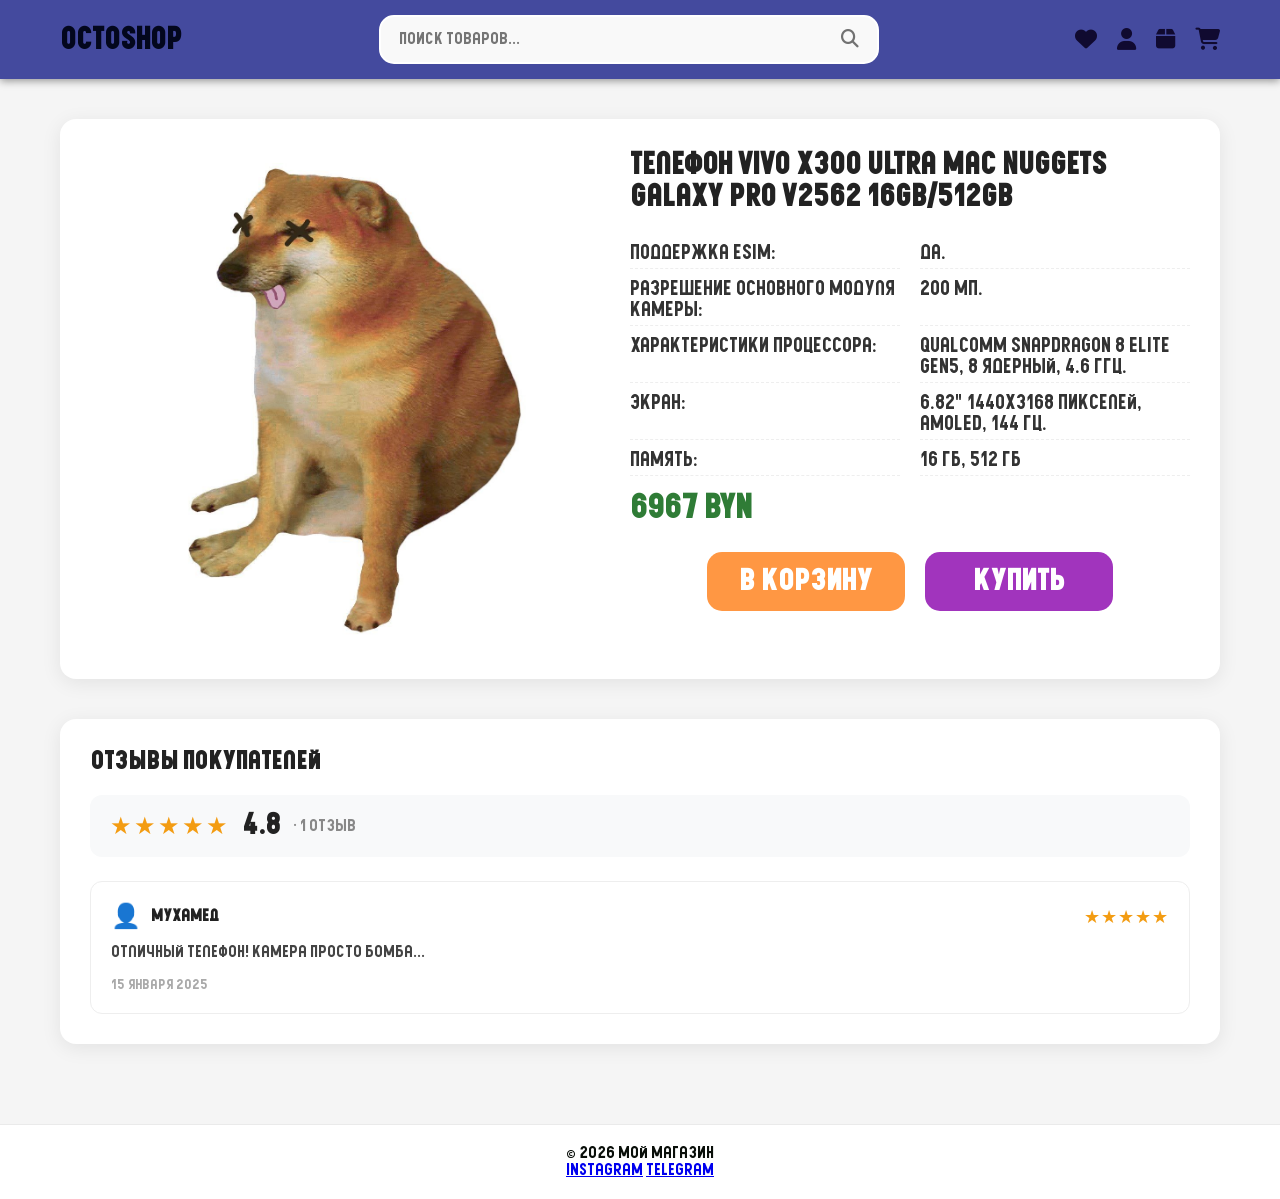
==== index.html @ 352a0af0 "конец" ====
<!DOCTYPE html>
<html lang="ru">
<head>
    <meta charset="UTF-8">
    <meta name="viewport" content="width=device-width, initial-scale=1.0">
    <title>Карточка товара</title>
    <link rel="stylesheet" href="style.css">
    <link rel="stylesheet" href="https://cdnjs.cloudflare.com/ajax/libs/font-awesome/6.5.0/css/all.min.css">
</head>    
<body>
    <header class="header">
        <div class="header__inner">
            <a href="#" class="logo">OctoShop</a>
            <div class="search">
                <input type="text" class="search__input" placeholder="Поиск товаров...">
                <button class="search__button">
                    <i class="fas fa-search"></i>
                </button>
            </div>

            <div class="user-actions">
                <a href="#" class="user-actions__link" title="Избранное">
                    <i class="fas fa-heart"></i>
                </a>
                <a href="#" class="user-actions__link" title="Профиль">
                    <i class="fas fa-user"></i>
                </a>
                <a href="#" class="user-actions__link" title="Заказы">
                    <i class="fas fa-box"></i>
                </a>
                <a href="#" class="user-actions__link" title="Корзина">
                    <i class="fas fa-shopping-cart"></i>
                </a>
            </div>
        </div>
    </header>
    <main>
        <div class="product-card">
            <div class="product-card__image">
                <img src="images/telefon(sobaka).jpg" alt="Телефон vivo X300UltraMacNuggetsGalaxyPro V2562 16GB/512GB">
            </div>        
                <div class="product-card__info">
                    <h2 class="product-card__title">Телефон vivo X300 Ultra Mac Nuggets Galaxy Pro V2562 16GB/512GB</h2>
                    <ul class="product-card__description">
                          <li>Поддержка eSIM:</li>
                          <li>Да.</li>
                          <li>Разрешение основного модуля камеры:</li>
                          <li>200 Мп.</li>
                          <li>Характеристики процессора:</li>
                          <li>Qualcomm Snapdragon 8 Elite Gen5, 8 ядерный, 4.6 ГГц.</li>
                          <li>Экран:</li>
                          <li> 6.82" 1440x3168 пикселей, AMOLED, 144 Гц.</li>
                          <li>Память:</li>
                          <li>16 ГБ, 512 ГБ</li>   
                    </ul>
                    <p class="product-card__price">6967 BYN</p>
                    <div class="product-card__btns">
                        <button class="product-card__btn1">В корзину</button>
                        <button class="product-card__btn2">Купить</button>
                    </div>
                </div>
            </div>
        </div>
 <section class="reviews">
        <h2 class="reviews__title">Отзывы покупателей</h2>
        <div class="reviews__summary">
            <div class="reviews__rating">
                <span class="reviews__stars">★★★★★</span>
                <span class="reviews__average">4.8</span>
                <span class="reviews__count">· 1 отзыв</span>
            </div>
        </div>
        <div class="reviews__list">
            <div class="review">
                <div class="review__header">
                    <div class="review__user">
                        <span class="review__avatar">👤</span>
                        <span class="review__name">Мухамед</span>
                    </div>
                    <div class="review__rating">★★★★★</div>
                </div>
                <p class="review__text">Отличный телефон! Камера просто бомба...</p>
                <span class="review__date">15 января 2025</span>
            </div>
        </div>
    </section>
        
    </main>
    <footer>
        <p>&copy; 2026 Мой магазин</p>
        <div>
            <a href="#">Instagram</a>
            <a href="#">Telegram</a>
        </div>
    </footer>
</body>
</html>
---- style.css ----
*{
    margin: 0;
    padding: 0;
    box-sizing: border-box;
}

@font-face {
    font-family: "PostBus";
    src:url('font/ofont.ru_PostBus.ttf') format('truetype');
    font-weight: normal;
    font-style: normal;
}

body {
    font-family: "PostBus", Arial, sans-serif;
    background-color: #f5f5f5;
    color: rgb(10, 15, 10);
    min-height: 100vh;
    display: flex;
    flex-direction: column;
}

.header {
    background-color: rgb(68, 74, 158);
    padding: 15px 0;
    box-shadow: 0 2px 8px rgba(0, 0, 0, 0.4);
    border-bottom: none;
}


.header__inner {
    max-width: 1200px;
    margin: 0 auto;
    padding: 0 20px;
    display: flex;
    align-items: center;
    justify-content: space-between;
    gap: 20px;
    flex-wrap: wrap;
}

.logo {
    font-size: 30px;
    font-weight: bold;
    color: #03071d;
    text-decoration: none;
    white-space: nowrap;
}

.search {
    display: flex;
    flex: 1 1 300px;
    max-width: 500px;
    border: 2px solid #ffffff;
    border-radius: 15px;
    overflow: hidden;
    background-color: #f9f9f9;
    transition: border-color 0.3s;
}

.search__input {
    flex: 1;
    padding: 14px 18px;
    font-family: "PostBus", Arial, sans-serif;
    border: none;
    outline: none;
    background: transparent;
    font-size: 16px;
}

.search__button {
    padding: 10px 18px;
    border: none;
    background: transparent;
    cursor: pointer;
    font-size: 18px;
    color:#727272;
    transition: color 0.3s;
}

.search:hover {
    border-color: #dbdbdb;
}

.search__button:hover {
    color: #4e4e4e;
}

.user-actions {
    display: flex;
    gap: 20px;
    align-items: center;
}

.user-actions__link {
    font-size: 22px;
    color: #100a30;
    transition: color 0.3s;
}

.user-actions__link:hover {
    color: #aeabdf;
}

main {
    flex: 1;                  
    max-width: 1200px;
    margin: 0 auto;
    padding: 40px 20px;
    width: 100%;
}

.product-card {
    display: flex;
    gap: 40px;
    background: #ffffff;
    border-radius: 16px;
    box-shadow: 0 4px 20px rgba(0, 0, 0, 0.08);
    padding: 30px;
    align-items: flex-start;
    max-width: 1200px;
    margin: 0 auto;
}

.product-card__image {
    flex: 0 0 500px;
    height: auto;
    aspect-ratio: 1 / 1;
    border-radius: 12px;
    overflow: hidden;
    background: #f0f0f0;
}

.product-card__image img {
    width: 100%;
    height: 100%;
    object-fit: cover;
    display: block;
}

.product-card__info {
    flex: 1;
    min-width: 0;
    display: flex;
    flex-direction: column;
    gap: 16px;
}

.product-card__title,
.product-card__description {
    word-wrap: break-word;
    overflow-wrap: break-word;
}

.product-card__description {
    list-style: none;
    padding: 0;
    margin: 10px 0 0 0;
    display: grid;
    grid-template-columns: 1fr 1fr;
    gap: 6px 20px;
}

.product-card__description li {
    padding: 4px 0;
    font-size: 20px;
    color: #333;
    border-bottom: 1px dashed #eee;
}

@media (max-width: 1024px) {
    .product-card {
        flex-direction: column;
        align-items: center;
        gap: 20px;
        padding: 20px;
    }

    .product-card__image {
        flex: 0 0 auto;
        width: 70%;
        max-width: 400px;
        aspect-ratio: 1 / 1;
    }

    .product-card__info {
        width: 100%;
        text-align: left;
        align-items: flex-start;
    }

    .product-card__description {
        grid-template-columns: 1fr 1fr;
    }  
    
    .product-card__btns {
        justify-content: center;
        width: 100%;
    }
}

@media (max-width: 768px) {
    .product-card {
        flex-direction: column;
        align-items: center;
        padding: 20px;
        gap: 20px;
    }

    .product-card__image {
        flex: 0 0 auto;
        width: 80%;
        max-width: 400px;
        aspect-ratio: 1 / 1;
    }

    .product-card__info {
        text-align: left;
        align-items: center;
    }

    .product-card__btns {
        justify-content: center;
    }

    .product-card__title {
        font-size: 22px;
    }

    .product-card__description {
        font-size: 17px;
    }

    .product-card__price {
        font-size: 26px;
    }
}

@media (max-width: 480px) {
    .product-card__image {
        width: 100%;
        max-width: 100%;
    }

    .product-card {
        padding: 12px;
        gap: 16px;
    }

    .product-card__title {
        font-size: 18px;
    }

    .product-card__price {
        font-size: 22px;
    }

    .product-card__btns {
        padding: 10px 20px;
        font-size: 14px;
        justify-content: center;
    }
}

.product-card__title {
    font-size: 30px;
    font-weight: 700;
    color: #222;
    margin: 0;
}

.product-card__price {
    font-size: 32px;
    font-weight: 700;
    color: #2f7c36;
    margin: 0;
}

.product-card__btns {
    display: flex;
    gap: 20px;
    margin-top: 10px;
    justify-content: center;
}

.product-card__btn1 {
    background-color: #ff9743;
    color: #ffffff;
    border: none;
    padding: 14px 32px;
    border-radius: 15px;
    font-family: "PostBus", Arial, sans-serif;
    font-size: 29px;
    font-weight: 600;
    cursor: pointer;
    transition: background-color 0.3s, transform 0.2s;
    align-self: flex-start;
}

.product-card__btn1:hover {
    background-color: rgb(199, 108, 5);
    transform: scale(1.02);
}

.product-card__btn2 {
    background-color: #a134bd;
    color: #ffffff;
    border: none;
    padding: 14px 48px;
    border-radius: 15px;
    font-family: "PostBus", Arial, sans-serif;
    font-size: 29px;
    font-weight: 600;
    cursor: pointer;
    transition: background-color 0.3s, transform 0.2s;
    align-self: flex-start;
}

.product-card__btn2:hover {
    background-color: #860aa5;
    transform: scale(1.02);
}

footer {
    background: #ffffff;
    padding: 20px 0;
    margin-top: 40px;
    border-top: 1px solid #eaeaea;
    text-align: center;
}

.reviews {
    background: #ffffff;
    border-radius: 16px;
    box-shadow: 0 4px 20px rgba(0, 0, 0, 0.08);
    padding: 30px;
    margin: 40px auto 0 auto;
    max-width: 1200px;
}

.reviews__title {
    font-size: 24px;
    font-weight: 700;
    color: #222;
    margin: 0 0 20px 0;
}

.reviews__summary {
    display: flex;
    align-items: center;
    gap: 20px;
    padding: 16px 20px;
    background: #f8f9fa;
    border-radius: 12px;
    margin-bottom: 24px;
}

.reviews__rating {
    display: flex;
    align-items: center;
    gap: 12px;
    font-size: 18px;
}

.reviews__stars {
    color: #f39c12;
    font-size: 24px;
    letter-spacing: 2px;
}

.reviews__average {
    font-size: 28px;
    font-weight: 700;
    color: #222;
}

.reviews__count {
    color: #888;
    font-size: 16px;
}

.reviews__list {
    display: flex;
    flex-direction: column;
    gap: 16px;
}

.review {
    border: 1px solid #eee;
    border-radius: 12px;
    padding: 20px;
    transition: box-shadow 0.3s;
}

.review:hover {
    box-shadow: 0 2px 12px rgba(0, 0, 0, 0.06);
}

.review__header {
    display: flex;
    justify-content: space-between;
    align-items: center;
    margin-bottom: 10px;
}

.review__user {
    display: flex;
    align-items: center;
    gap: 10px;
}

.review__avatar {
    font-size: 24px;
}

.review__name {
    font-weight: 600;
    color: #222;
    font-size: 16px;
}

.review__rating {
    color: #f39c12;
    font-size: 18px;
    letter-spacing: 1px;
}

.review__text {
    font-size: 16px;
    line-height: 1.6;
    color: #444;
    margin: 8px 0 10px 0;
}

.review__date {
    font-size: 14px;
    color: #aaa;
}


@media (max-width: 768px) {
    .reviews {
        padding: 20px;
        border-radius: 12px;
    }

    .reviews__title {
        font-size: 20px;
    }

    .reviews__summary {
        flex-direction: column;
        align-items: flex-start;
        gap: 8px;
        padding: 14px 16px;
    }

    .reviews__rating {
        font-size: 16px;
        flex-wrap: wrap;
    }

    .reviews__stars {
        font-size: 20px;
    }

    .reviews__average {
        font-size: 24px;
    }

    .review {
        padding: 16px;
    }

    .review__header {
        flex-direction: column;
        align-items: flex-start;
        gap: 6px;
    }

    .review__name {
        font-size: 15px;
    }

    .review__text {
        font-size: 15px;
    }
}

@media (max-width: 480px) {
    .reviews {
        padding: 14px;
    }

    .reviews__title {
        font-size: 18px;
    }

    .reviews__summary {
        padding: 12px;
    }

    .reviews__stars {
        font-size: 18px;
    }

    .reviews__average {
        font-size: 20px;
    }

    .review {
        padding: 12px;
    }

    .review__text {
        font-size: 14px;
    }
}

footer {
    background: #ffffff;
    padding: 20px 0;
    margin-top: 40px;
    border-top: 1px solid #eaeaea;
    text-align: center;
}
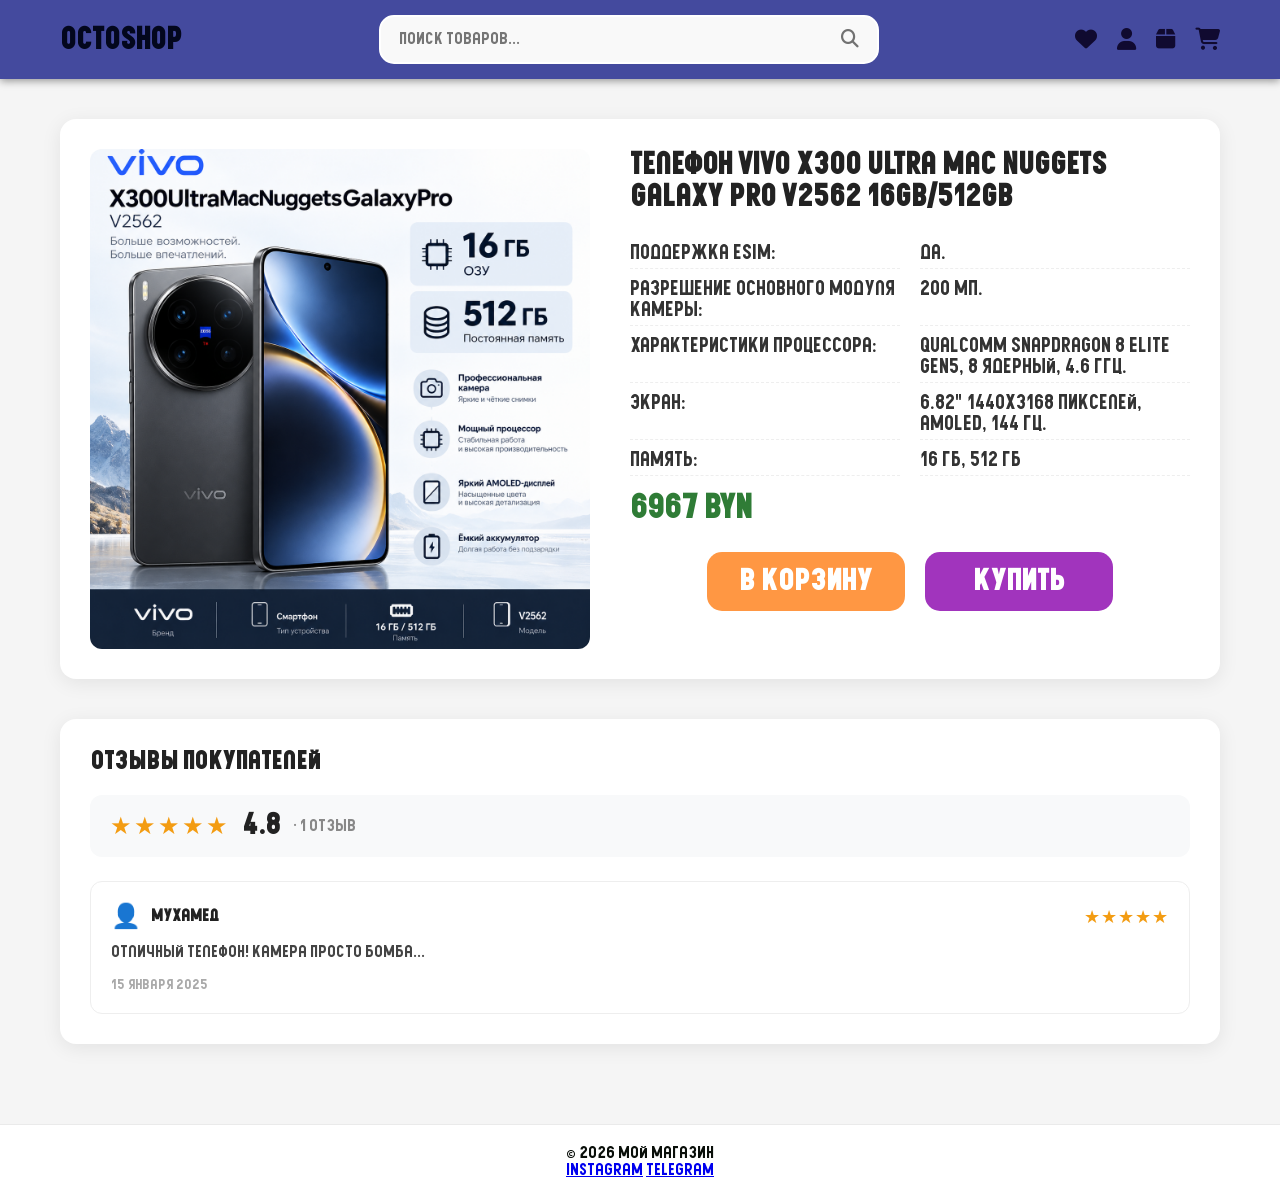
==== commit 279437a6: "Создала отдельный файл для карточки товара чтоб index был под каталог" ====
--- a/index.html
+++ b/index.html
@@ -37,7 +37,7 @@
     <main>
         <div class="product-card">
             <div class="product-card__image">
-                <img src="images/telefon(sobaka).jpg" alt="Телефон vivo X300UltraMacNuggetsGalaxyPro V2562 16GB/512GB">
+                <img src="images/telefon.png" alt="Телефон vivo X300UltraMacNuggetsGalaxyPro V2562 16GB/512GB">
             </div>        
                 <div class="product-card__info">
                     <h2 class="product-card__title">Телефон vivo X300 Ultra Mac Nuggets Galaxy Pro V2562 16GB/512GB</h2>
@@ -93,5 +93,6 @@
             <a href="#">Telegram</a>
         </div>
     </footer>
+    <script src="script.js"></script>
 </body>
 </html>
--- a/style.css
+++ b/style.css
@@ -517,10 +517,3 @@
     }
 }
 
-footer {
-    background: #ffffff;
-    padding: 20px 0;
-    margin-top: 40px;
-    border-top: 1px solid #eaeaea;
-    text-align: center;
-}
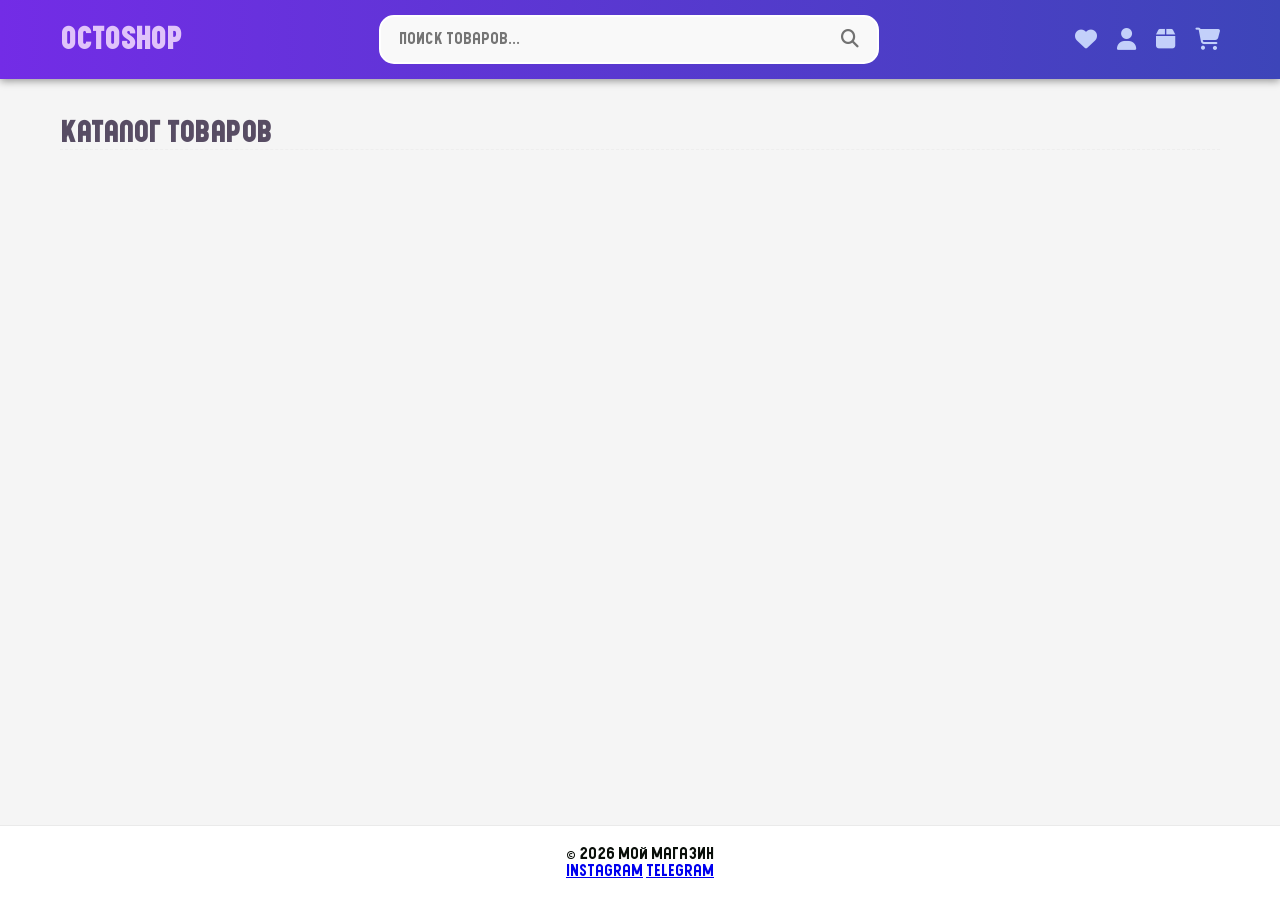
==== commit e0c43e6c: "Создан массив товаров для каталога" ====
--- a/index.html
+++ b/index.html
@@ -10,7 +10,7 @@
 <body>
     <header class="header">
         <div class="header__inner">
-            <a href="#" class="logo">OctoShop</a>
+            <a href="index.html" class="logo">OctoShop</a>
             <div class="search">
                 <input type="text" class="search__input" placeholder="Поиск товаров...">
                 <button class="search__button">
@@ -35,56 +35,8 @@
         </div>
     </header>
     <main>
-        <div class="product-card">
-            <div class="product-card__image">
-                <img src="images/telefon.png" alt="Телефон vivo X300UltraMacNuggetsGalaxyPro V2562 16GB/512GB">
-            </div>        
-                <div class="product-card__info">
-                    <h2 class="product-card__title">Телефон vivo X300 Ultra Mac Nuggets Galaxy Pro V2562 16GB/512GB</h2>
-                    <ul class="product-card__description">
-                          <li>Поддержка eSIM:</li>
-                          <li>Да.</li>
-                          <li>Разрешение основного модуля камеры:</li>
-                          <li>200 Мп.</li>
-                          <li>Характеристики процессора:</li>
-                          <li>Qualcomm Snapdragon 8 Elite Gen5, 8 ядерный, 4.6 ГГц.</li>
-                          <li>Экран:</li>
-                          <li> 6.82" 1440x3168 пикселей, AMOLED, 144 Гц.</li>
-                          <li>Память:</li>
-                          <li>16 ГБ, 512 ГБ</li>   
-                    </ul>
-                    <p class="product-card__price">6967 BYN</p>
-                    <div class="product-card__btns">
-                        <button class="product-card__btn1">В корзину</button>
-                        <button class="product-card__btn2">Купить</button>
-                    </div>
-                </div>
-            </div>
-        </div>
- <section class="reviews">
-        <h2 class="reviews__title">Отзывы покупателей</h2>
-        <div class="reviews__summary">
-            <div class="reviews__rating">
-                <span class="reviews__stars">★★★★★</span>
-                <span class="reviews__average">4.8</span>
-                <span class="reviews__count">· 1 отзыв</span>
-            </div>
-        </div>
-        <div class="reviews__list">
-            <div class="review">
-                <div class="review__header">
-                    <div class="review__user">
-                        <span class="review__avatar">👤</span>
-                        <span class="review__name">Мухамед</span>
-                    </div>
-                    <div class="review__rating">★★★★★</div>
-                </div>
-                <p class="review__text">Отличный телефон! Камера просто бомба...</p>
-                <span class="review__date">15 января 2025</span>
-            </div>
-        </div>
-    </section>
-        
+    <h1 class="catalog-title">Каталог товаров</h1>
+    <div class="products"></div>
     </main>
     <footer>
         <p>&copy; 2026 Мой магазин</p>
--- a/style.css
+++ b/style.css
@@ -21,7 +21,7 @@
 }
 
 .header {
-    background-color: rgb(68, 74, 158);
+    background: linear-gradient(to right,#732ce6,rgb(61, 69, 185));
     padding: 15px 0;
     box-shadow: 0 2px 8px rgba(0, 0, 0, 0.4);
     border-bottom: none;
@@ -42,7 +42,7 @@
 .logo {
     font-size: 30px;
     font-weight: bold;
-    color: #03071d;
+    color: #e0c3fa;
     text-decoration: none;
     white-space: nowrap;
 }
@@ -94,7 +94,7 @@
 
 .user-actions__link {
     font-size: 22px;
-    color: #100a30;
+    color: #c3d0fa;
     transition: color 0.3s;
 }
 
@@ -108,6 +108,13 @@
     margin: 0 auto;
     padding: 40px 20px;
     width: 100%;
+}
+
+.catalog-title{
+    font-size: 28px;
+    color: #584d64;
+    border-bottom: 1px dashed #eee;
+
 }
 
 .product-card {
@@ -284,7 +291,7 @@
 }
 
 .product-card__btn1 {
-    background-color: #ff9743;
+    background-color: #ff9408;
     color: #ffffff;
     border: none;
     padding: 14px 32px;
@@ -298,12 +305,12 @@
 }
 
 .product-card__btn1:hover {
-    background-color: rgb(199, 108, 5);
+    background-color: rgb(207, 112, 2);
     transform: scale(1.02);
 }
 
 .product-card__btn2 {
-    background-color: #a134bd;
+    background-color: #d427ff;
     color: #ffffff;
     border: none;
     padding: 14px 48px;
@@ -317,7 +324,7 @@
 }
 
 .product-card__btn2:hover {
-    background-color: #860aa5;
+    background-color: #b90ce4;
     transform: scale(1.02);
 }
 
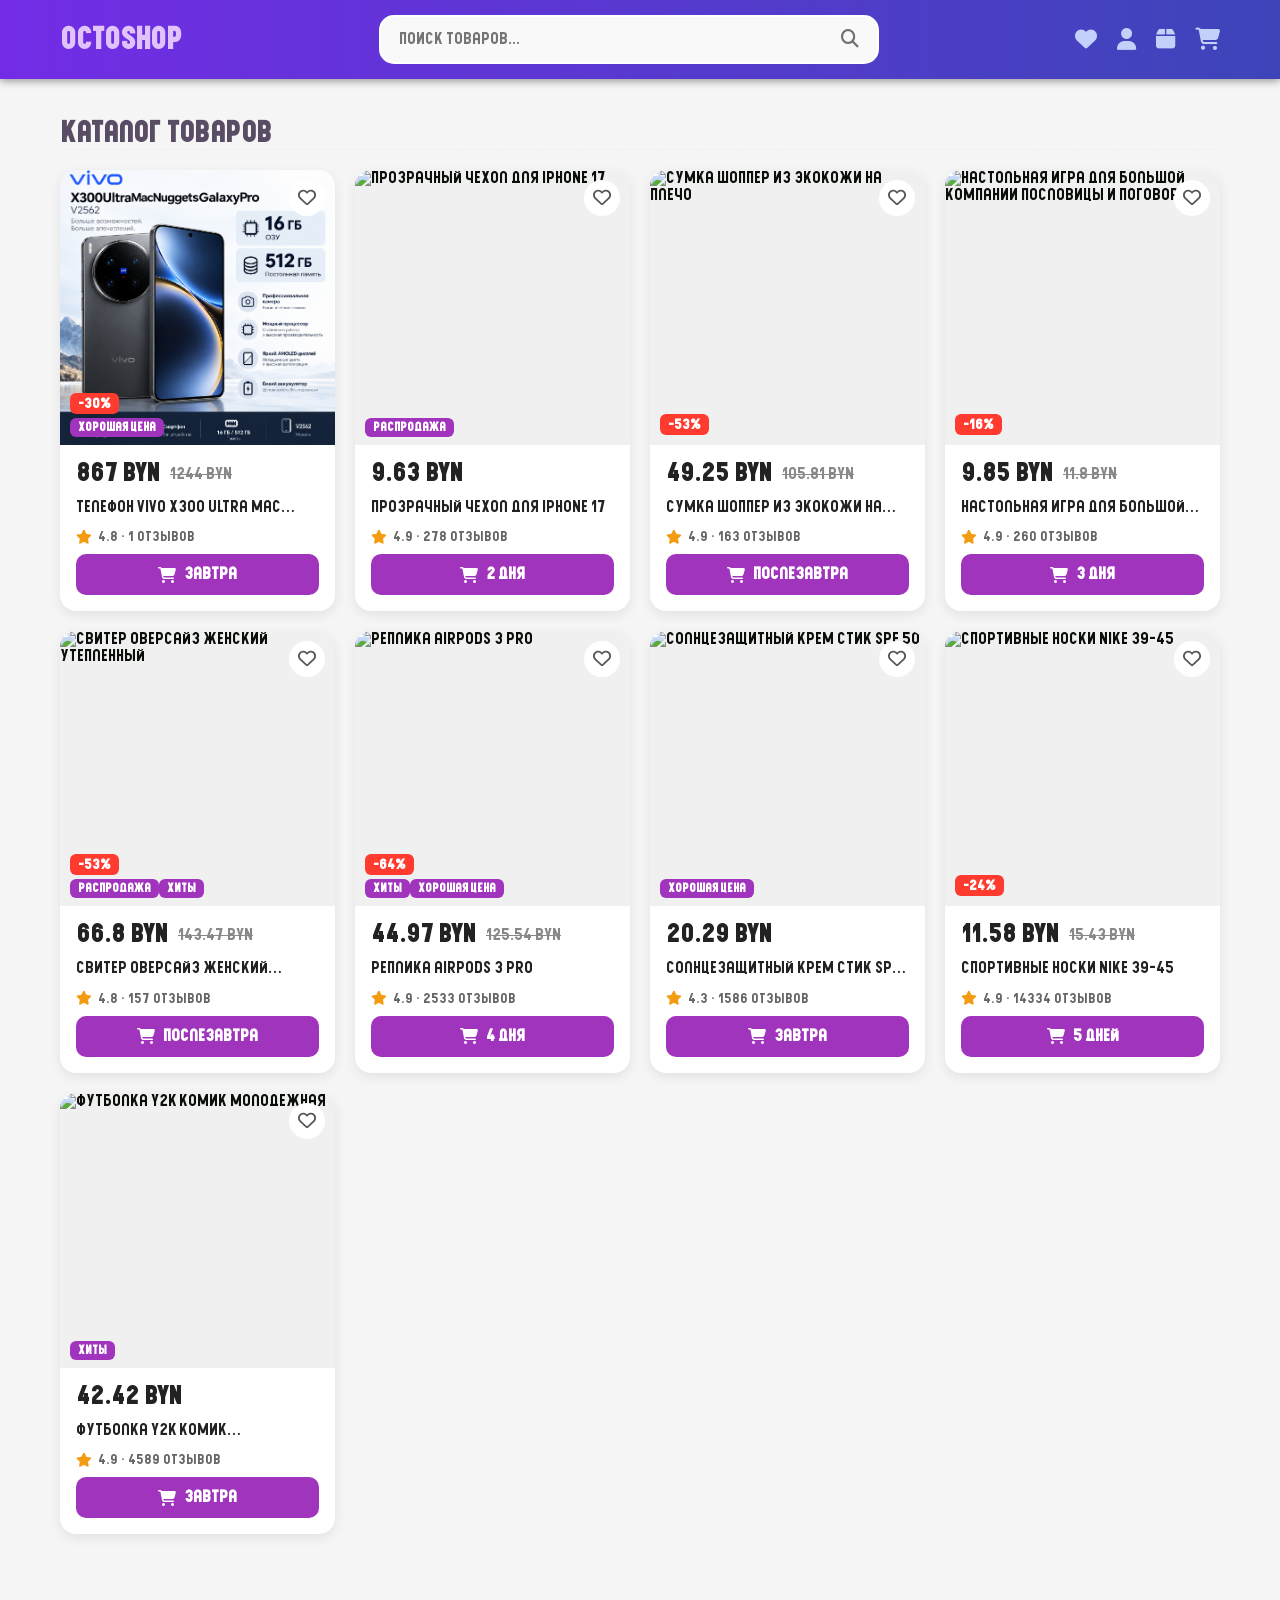
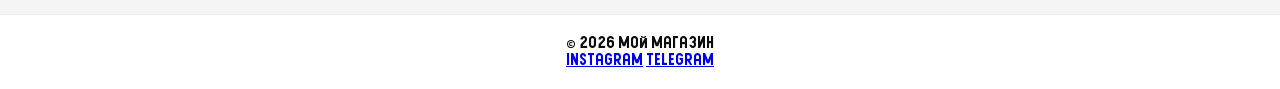
==== commit 0f72f982: "написаны стили в CSS для карточек в каталоге + добавлен счетчк на козине" ====
--- a/index.html
+++ b/index.html
@@ -30,6 +30,7 @@
                 </a>
                 <a href="#" class="user-actions__link" title="Корзина">
                     <i class="fas fa-shopping-cart"></i>
+                    <span class="user-actions__count">0</span>
                 </a>
             </div>
         </div>
--- a/style.css
+++ b/style.css
@@ -201,7 +201,6 @@
     }  
     
     .product-card__btns {
-        justify-content: center;
         width: 100%;
     }
 }
@@ -226,10 +225,6 @@
         align-items: center;
     }
 
-    .product-card__btns {
-        justify-content: center;
-    }
-
     .product-card__title {
         font-size: 22px;
     }
@@ -265,7 +260,6 @@
     .product-card__btns {
         padding: 10px 20px;
         font-size: 14px;
-        justify-content: center;
     }
 }
 
@@ -288,12 +282,14 @@
     gap: 20px;
     margin-top: 10px;
     justify-content: center;
+    flex-direction: column;
 }
 
 .product-card__btn1 {
     background-color: #ff9408;
     color: #ffffff;
     border: none;
+    width: 100%;
     padding: 14px 32px;
     border-radius: 15px;
     font-family: "PostBus", Arial, sans-serif;
@@ -313,6 +309,7 @@
     background-color: #d427ff;
     color: #ffffff;
     border: none;
+    width: 100%;
     padding: 14px 48px;
     border-radius: 15px;
     font-family: "PostBus", Arial, sans-serif;
@@ -524,3 +521,204 @@
     }
 }
 
+.products {
+    margin-top: 20px;
+    display: grid;
+    grid-template-columns: repeat(auto-fill, minmax(250px, 1fr));
+    grid-auto-rows: 1fr;
+    gap: 20px;
+}
+
+@media (max-width: 768px) {
+    .products {
+        grid-template-columns: repeat(2, 1fr);   /* ← всегда 2 колонки */
+        gap: 12px;
+    }
+}
+
+@media (max-width: 480px) {
+    .products {
+        grid-template-columns: repeat(2, 1fr);   /* ← тоже 2 */
+        gap: 8px;
+    }
+}
+
+.catalog-card {
+    background: white;
+    border-radius: 16px;
+    overflow: hidden;
+    box-shadow: 0 4px 12px rgba(0, 0, 0, 0.08);
+    display: flex;
+    flex-direction: column; 
+    transition: transform 0.2s, box-shadow 0.2s;
+}
+
+.catalog-card:hover {
+    transform: translateY(-4px);
+    box-shadow: 0 8px 20px rgba(0, 0, 0, 0.12);
+}
+
+.catalog-card__image {
+    position: relative;
+    width: 100%;
+    aspect-ratio: 1/1;
+    background: #f0f0f0;
+    overflow: hidden;
+}
+
+.catalog-card__image img {
+    position: absolute;
+    width: 100%;
+    height: 100%;
+    object-fit: cover;
+    display: block;
+}
+
+.catalog-card__favorite {
+    position: absolute;
+    top: 10px;
+    right: 10px;
+    background: white;
+    border: none;
+    border-radius: 50%;
+    width: 36px;
+    height: 36px;
+    cursor: pointer;
+    font-size: 18px;
+    color: rgb(85, 85, 85);
+    transition: color 0.3s;
+    display: flex;
+    align-items: center;
+    justify-content: center;
+}
+
+.catalog-card__favorite:hover {
+    color: #f13f2b;
+}
+
+.catalog-card__labels {
+    position: absolute;
+    bottom: 10px;
+    left: 10px;
+    display: flex;
+    flex-direction: column;
+    gap: 4px;
+    align-items: flex-start;
+}
+
+.catalog-card__discount {
+    background: #ff3b30;
+    color: #ffffff;
+    padding: 3px 8px;
+    border-radius: 6px;
+    font-size: 14px;
+    font-weight: 700;
+}
+
+.catalog-card__badge {
+    background: #a134bd;
+    color: white;
+    padding: 3px 8px;
+    border-radius: 6px;
+    font-size: 12px;
+    font-weight: 600;
+}
+
+.catalog-card__info{
+    padding: 16px;
+    display: flex;
+    flex-direction: column;
+    gap: 10px;
+    flex: 1;
+}
+
+.catalog-card__prices {
+    display: flex;
+    align-items: center;
+    gap: 10px;
+}
+
+.catalog-card__price {
+    font-size: 24px;
+    font-weight: 700;
+    color: #222;
+}
+
+.catalog-card__old-price {
+    font-size: 16px;
+    color: #888;
+    text-decoration: line-through;
+}
+
+.catalog-card__title {
+    font-size: 16px;
+    font-weight: 500;
+    color: #222;
+    margin: 0;
+    line-height: 1.4;
+    display: -webkit-box;
+    -webkit-line-clamp: 1;
+    -webkit-box-orient: vertical;
+    overflow: hidden;
+}
+
+.catalog-card__rating {
+    font-size: 14px;
+    color: #666;
+    display: flex;
+    align-items: center;
+    gap: 6px;
+}
+
+.catalog-card__rating i {
+    color: #f39c12;
+}
+
+.catalog-card__btn {
+    background: #a134bd;
+    color: #ffffff;
+    border: none;
+    padding: 12px;
+    border-radius: 10px;
+    font-family: "PostBus", Arial, sans-serif;
+    font-size: 16px;
+    font-weight: 600;
+    cursor: pointer;
+    transition: background 0.3s;
+    display: flex;
+    align-items: center;
+    justify-content: center;
+    gap: 8px;
+    margin-top: auto;
+}
+
+.catalog-card__btn:hover {
+    background: #860aa5;
+}
+
+
+.user-actions__link--cart {
+    position: relative;   
+}
+
+.user-actions__count {
+    position: absolute;
+    top: 19px;
+    right: 14px;
+    background: #ff3b30;
+    color: #ffffff;
+    font-size: 11px;
+    font-weight: 700;
+    min-width: 16px;
+    height: 16px;
+    border-radius: 8px;
+    display: none;
+    align-items: center;
+    justify-content: center;
+    padding: 0 4px;
+    font-family: "PostBus", Arial, sans-serif;
+}
+
+.user-actions__count--active {
+    display: flex;
+}
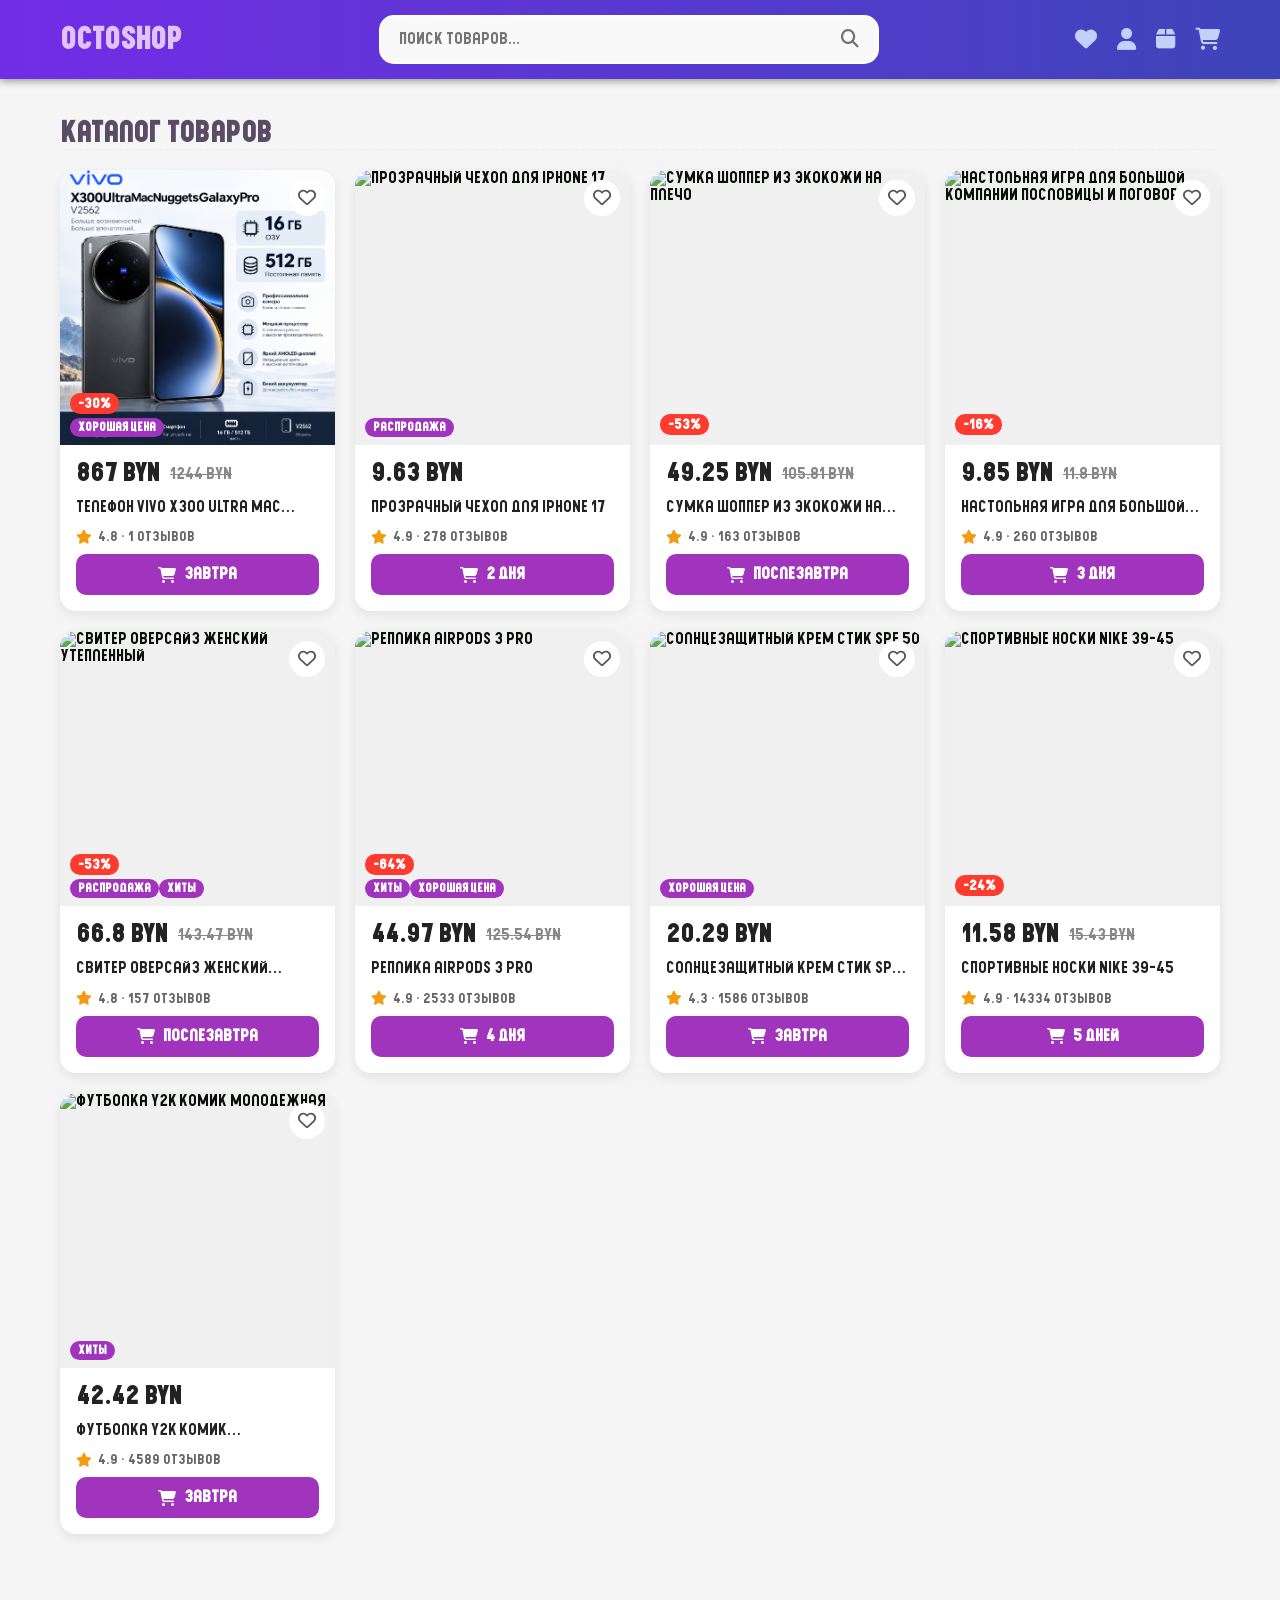
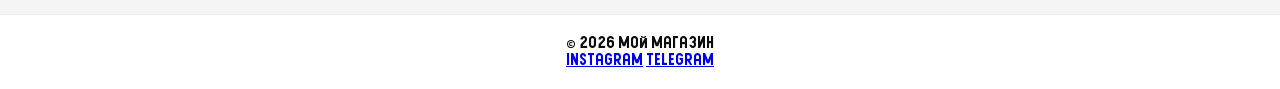
==== commit b912638a: "исправленное" ====
--- a/index.html
+++ b/index.html
@@ -28,7 +28,7 @@
                 <a href="#" class="user-actions__link" title="Заказы">
                     <i class="fas fa-box"></i>
                 </a>
-                <a href="#" class="user-actions__link" title="Корзина">
+                <a href="#" class="user-actions__link user-actions__link--cart" title="Корзина">
                     <i class="fas fa-shopping-cart"></i>
                     <span class="user-actions__count">0</span>
                 </a>
@@ -47,5 +47,6 @@
         </div>
     </footer>
     <script src="script.js"></script>
+    <script src="product.js"></script>
 </body>
 </html>
--- a/style.css
+++ b/style.css
@@ -610,7 +610,7 @@
     background: #ff3b30;
     color: #ffffff;
     padding: 3px 8px;
-    border-radius: 6px;
+    border-radius: 10px;
     font-size: 14px;
     font-weight: 700;
 }
@@ -619,7 +619,7 @@
     background: #a134bd;
     color: white;
     padding: 3px 8px;
-    border-radius: 6px;
+    border-radius: 10px;
     font-size: 12px;
     font-weight: 600;
 }
@@ -703,8 +703,8 @@
 
 .user-actions__count {
     position: absolute;
-    top: 19px;
-    right: 14px;
+    top: -6px;
+    right: -8px;
     background: #ff3b30;
     color: #ffffff;
     font-size: 11px;
